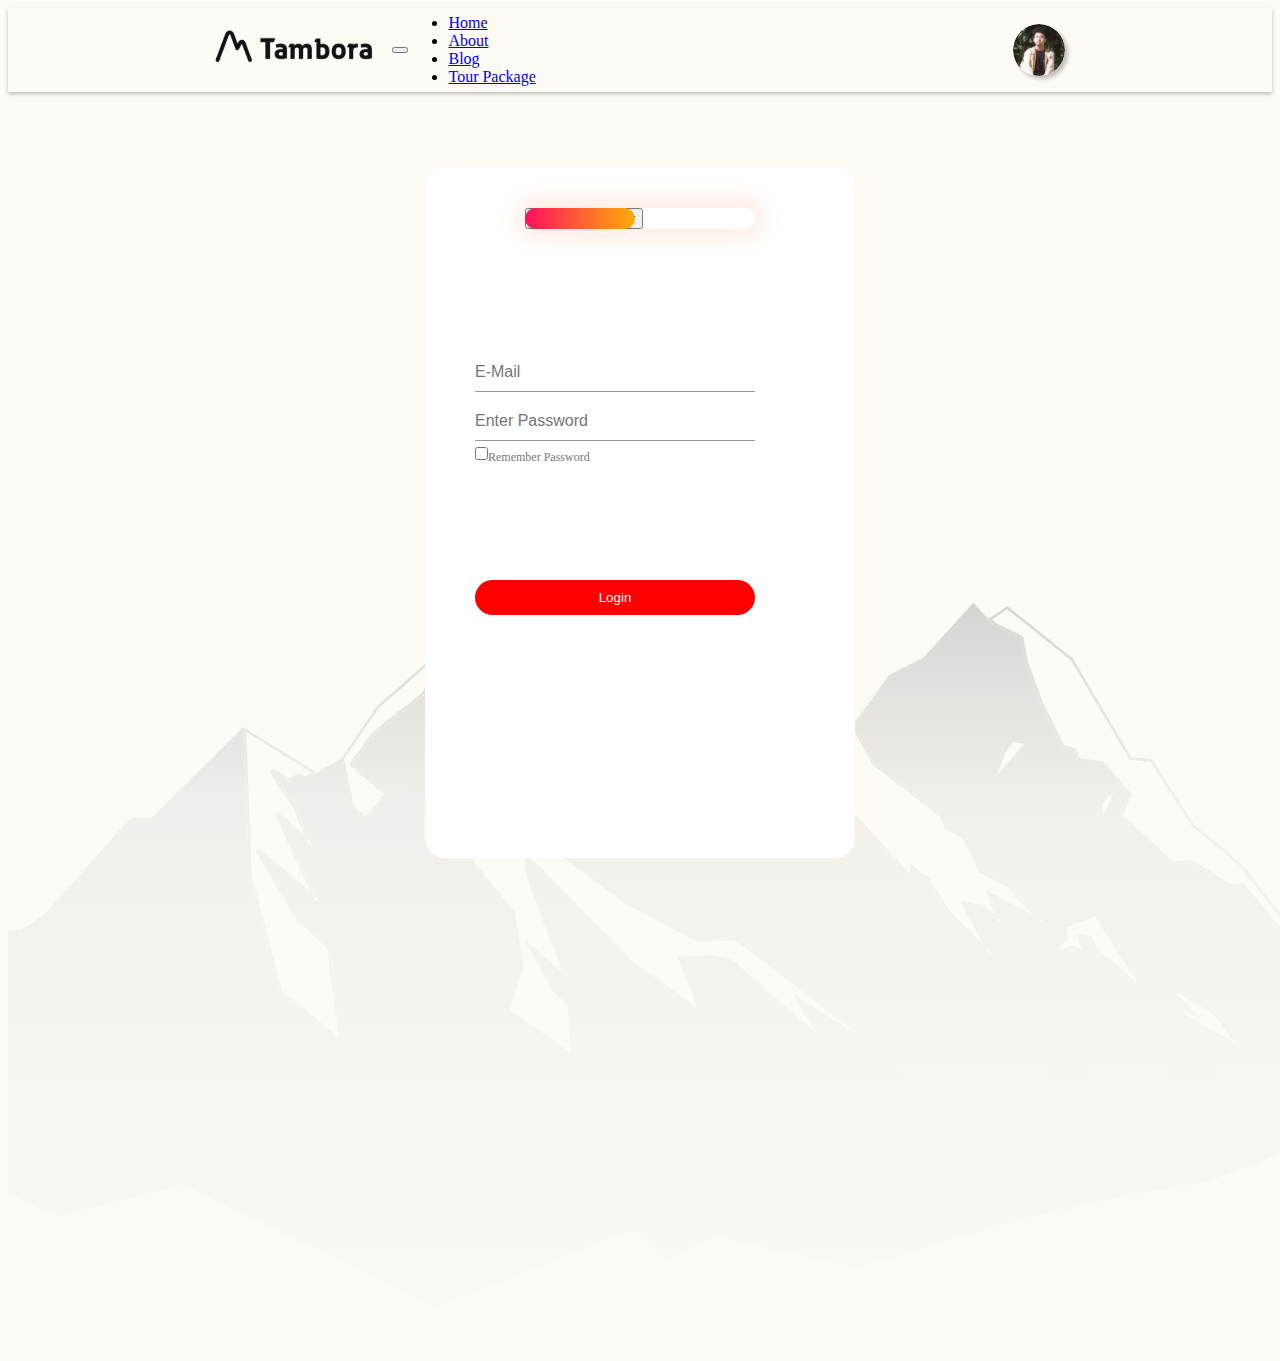
==== login.html @ d2737d20 "first commit" ====
<!DOCTYPE html>
<html lang="en">
<head>
    <meta charset="UTF-8">
    <meta name="viewport" content="width=device-width, initial-scale=1.0">
    <title>Tambora </title>
    <link rel="icon" href="/assets/image/Tambora_logo.svg" type="image/gif" sizes="16x16">
    <link rel="stylesheet" href="style.css">
    <link href="https://cdn.jsdelivr.net/npm/bootstrap@5.3.2/dist/css/bootstrap.min.css" rel="stylesheet" integrity="sha384-T3c6CoIi6uLrA9TneNEoa7RxnatzjcDSCmG1MXxSR1GAsXEV/Dwwykc2MPK8M2HN" crossorigin="anonymous">
    
    <link rel="stylesheet" href="styleguide.css">
    <style>

        .form-box {
            width: 420px;
            height: 680px;
            position: relative;
            margin: 6% auto;
            background: white;
            padding: 5px;
            overflow: hidden;
            border-radius: 20px;
        }

        .button-box {
            width: 230px;
            margin: 35px auto;
            position: relative;
            box-shadow: 0 0 20px 9px #ff61241f;
            border-radius: 30px;
        }

        /* .toggle-btn {
            padding: 10px 30px;
            cursor: pointer;
            background: transparent;
            outline: none;
            position: relative;
            border: 0;
        } */
        #btn {
            top: 0;
            left: 0;
            position: absolute;
            width: 110px;
            height: 100%;
            background: linear-gradient(to right, #ff105f, #ffad06);
            border-radius: 30px;
            transition: .5s;
            color: black;
        }
        .input-group {
            top: 180px;
            position: absolute;
            width: 280px;
            transition: .5s;
            left: 50px; /* Adjusted left property */
            margin-bottom: 10px;

        }
        .input-field,
        .input-group label {
        font-size: 16px;
        }
    .input-field{
      width: 100%;
      padding: 10px 0;
      margin: 5px 0;
      border-left: 0;
      border-top: 0;
      border-right: 0;
      border-bottom: 1px solid #999;
      outline: none;
      background: transparent;
    }

     .submit-btn {
        width: 100%; 
        padding: 10px 30px ;
        cursor: pointer;
        display: block;
        margin: auto; /* Tambahkan baris ini */
        background-color: #ff0000;
        border: 0;
        outline: none;
        border-radius: 30px;
        margin-top: 80px;
        color: white;
        /* padding-left: 300px; */
    } 

    .check-box{
      margin: 0 0 0 0;
    }
    span{
      color: #777;
      font-size: 12px;
      bottom: 150px;
      left: 13px;
      position: absolute;
    }
    #login{
      left: 50px;
    }
    #register{
      left: 450px;
    }

    .validation-message {
    color: red;
    }
    @media (max-width: 600px){
    .LOGREG-LINKS
{
        flex-direction: column;
        justify-content: flex-start;
        text-align: center;

}
    }

    .gender{
      font-family: sans-serif;
      font-size: 12px;
    }
    .kota{
      font-family: sans-serif;
      font-size: 12px;
    }
    </style>
</head>
<body>

  <!-- navbar start -->
  
  <img class="hero-image" src="/assets/image/hero image.svg" >
  <div id="gradient"> </div>
  <nav class="navbar fixed-top navbar-expand-lg  ">
    <div class="container-fluid" id="navbarContent">
      <img class="tambora-transparent" src="/assets/image/Tambora_Transparent_black 3.svg" />
      <button class="navbar-toggler" type="button" data-bs-toggle="collapse" data-bs-target="#navbarNav" aria-controls="navbarNav" aria-expanded="false" aria-label="Toggle navigation">
        <span class="navbar-toggler-icon"></span>
      </button>
      <div class="collapse navbar-collapse" id="navbarNav">
        <ul class="navbar-nav">
          <li class="nav-item">
            <a class="nav-link" href="#">Home</a>
          </li>
          <li class="nav-item">
            <a class="nav-link" href="#">About</a>
          </li>
          <li class="nav-item">
            <a class="nav-link" href="#">Blog</a>
          </li>
          <li class="nav-item">
            <a class="nav-link" id="kanan" href="#">Tour Package</a>
          </li>
        </ul>
      </div>
      <img class="group" src="/assets/image/Mask group.svg" />
      
    </div>
  </nav>

  <!-- navbar end -->

  <div class="hero">
    <div class="form-box">
        <div class="button-box">
            <div id="btn"></div>
            <button type="button" class="toggle-btn" onclick="login()">Login</button>
            <button type="button" class="toggle-btn" onclick="register()">Register</button>
        </div>
  <form id="login"class="input-group">
  <input type="email"class="input-field"placeholder="E-Mail"required>
  <input type="password"class="input-field"placeholder="Enter Password"required>
  <input type="checkbox"class="check-box"><span>Remember Password</span> <br><br><br>
  <button type="submit" class="submit-btn">Login</button>
</form> 
<form id="register" class="input-group">
  <!-- <button type="submit" class="submit-btn">register</button> -->
  <input type="text"class="input-field"placeholder="Nama"required>
  <input type="email"class="input-field"placeholder="E-Mail"required>
  
  <div class="gender">
      <br><p>Please select your gender:</p>
  <input type="radio" id="gender" name="age" value="30"required>
  <label for="gemder1">Male</label><br>
  <input type="radio" id="gender" name="age" value="60"required>
  <label for="gender2">Female</label><br>
  </div>

  <div class="kota"required>
  <label for="kota"><br>City : </label>
  <select name="kota" id="kota">
    <option>Jakarta</option>
    <option>Tangerang</option>
    <option>Bekasi</option>
    <option>Other</option>
  </select>
 </div>
  <label for="password">
    <input type="password" class="input-field" id="password" name="password" placeholder="Enter Password" onkeyup='check();' pattern="(?=.*\d)(?=.*[a-z])(?=.*[A-Z]).{8,}" title="Must contain at least one number and one uppercase and lowercase letter, and at least 8 or more characters" required>
  </label>
  <label for="cnfrm-password">
    <input type="password" name="confirm_password" id="confirm_password"   class="input-field" placeholder="Re-Enter Password" onkeyup='check();'required>
  </label>
  
  <span id="message"></span>
  <!-- <input type="password"class="input-field"placeholder="Enter Password"required> -->
  <button type="submit" class="submit-btn"onclick="checkPassword()">Register</button>
</form> 
    </div>
</div>
<script>
  var x =document.getElementById("login");
  var y =document.getElementById("register");
  var z =document.getElementById("btn");
  var myInput = document.getElementById("password");

  function register(){
    x.style.left = "-400px";
    y.style.left = "50px";
    z.style.left = "110px";

  }
  function login(){
    x.style.left = "50px";
    y.style.left = "450px";
    z.style.left = "0";

  }


var lowerCaseLetters = /[a-z]/g;
if(myInput.value.match(lowerCaseLetters)) {  
  letter.classList.remove("invalid");
  letter.classList.add("valid");
} else {
  letter.classList.remove("valid");
  letter.classList.add("invalid");
}

// Validate capital letters
var upperCaseLetters = /[A-Z]/g;
if(myInput.value.match(upperCaseLetters)) {  
  capital.classList.remove("invalid");
  capital.classList.add("valid");
} else {
  capital.classList.remove("valid");
  capital.classList.add("invalid");
}

// Validate numbers
var numbers = /[0-9]/g;
if(myInput.value.match(numbers)) {  
  number.classList.remove("invalid");
  number.classList.add("valid");
} else {
  number.classList.remove("valid");
  number.classList.add("invalid");
}

// Validate length
if(myInput.value.length >= 8) {
  length.classList.remove("invalid");
  length.classList.add("valid");
} else {
  length.classList.remove("valid");
  length.classList.add("invalid");
}

function checkPassword() {  
var pw1 = document.getElementById("password");  
var pw2 = document.getElementById("confirm_password");  
if(pw1 != pw2)  
{   
  alert("Passwords did not match");  
} 
else {  
  alert("Password created successfully");  
}  

}  
  </script>

</body>
</html>
---- style.css ----
body{
  background: var(--Primary, #FEFBF6) !important;}

/* absolute position */

.hero-image{
  position: absolute;
  width: 100%;
  height: 59.81294rem;
  top: 25.25rem;
  z-index: -2;

}

#gradient{
  position: absolute;
  width: 100%;
  height: 47.9375rem;
  top: 37.12rem;
  background: linear-gradient(180deg, rgba(254, 251, 246, 0.00) 0%, rgba(254, 251, 246, 0.70) 27.19%, #FEFBF6 100%);  z-index: -1;
}

/* navbar */

.navbar {
  display: flex;
  justify-content: center;
  width: 100%;
  height: 5.25rem;
  position: sticky !important;
  padding: 0 !important;
  background-color: var(--primary) !important;
  box-shadow: 0px 2px 4px #00000040;
  

}

#navbarContent{
  display: flex;
  align-items: center;
}


.tambora-transparent {
  width: 12.3125rem;
  height: 3.5rem;
  flex-shrink: 0;
  margin: 0.78,72.2,0.88,4.5rem;
  margin-top: 0.78rem;
  margin-bottom: 0.88rem;
  margin-left: 4.5rem;
  box-sizing: border-box;
  /* margin-top: 0.78rem;
  margin-left: 4.5rem; */
}


  

.a {
  font-family: "SF Pro Text-Regular", Helvetica;
  color: black;
}

.nav-link {
  margin-right: 5.5rem;
}


#navbarNav{
  width:30.8125rem ;
  justify-content: center;
  padding-right: 7rem;
}

#kanan{
  width: 6.975rem;
  margin-right: 0 !important;
}


.group {
  width: 3.25rem;
  height: 3.25rem;
  margin-right: 5.69rem;
  /* margin-left: 14.5rem; */
  border-radius:50%;
  box-shadow: 3px 3px 4px #00000040;
}

/* get Started(tulisan besar di awal) */

h1{
  color: var(--Secondary, #3D3C42);
  text-align: center;
  font-family: Metropolis;
  font-size: 3.75rem !important;
  font-style: normal;
  font-weight: 800;
  line-height: normal;
}

h2{
  color: var(--Secondary, #3D3C42);
  text-align: center;
  font-family: SF Pro Text;
  font-size: 0.9375rem !important;
  font-style: normal;
  font-weight: 400;
  line-height: normal;
}

.getStarted{
  width: 41.6875rem;
  height: 8.625rem;
  flex-shrink: 0;

  margin-top: 5.88rem;
  /* margin-left: 25.54rem;
  margin-right: 25.54rem; */
  padding: 0 !important;
  justify-content: center;
}

#getStarted{
  margin:0;
  padding: 0;
  display: flex;
  flex-direction: column;
  align-items: center;
  width: 100%;

}

/* searh box */

.searchBox {
  /* display: flex;
  flex-direction: column; */
  width: 54.8125rem;
  height: 6rem;
  flex-shrink: 0;
  border-radius: 0.75rem;
  border: 1px solid var(--Secondary, #3D3C42);
  background:  var(--Primary, #FEFBF6) !important;
  margin-top: 6.69rem;
  
  

/* Shadoww */
  box-shadow: 1px 8px 60px 8px rgba(0, 0, 0, 0.09);
}

.btnRegion{
  width: 10rem;
  height: 2.6875rem;
  flex-shrink: 0;
  border-radius: 0.75rem;
  background: var(--Primary, #FEFBF6) !important;
  margin-left: 4.5rem;
  margin-top: 1.69rem;
  border-color: none !important;
}

.btnRegion2{
  width: 10rem;
  height: 2.6875rem;
  flex-shrink: 0;
  border-radius: 0.75rem;
  background: var(--Primary, #FEFBF6) !important;
  margin-left: 0.5rem;
  margin-top: 1.69rem;
  border-color: none !important;
}

.dropdown{
  width: fit-content;
}

#btnStarted{
  width: 8.75rem;
  height: 2.6875rem;
  flex-shrink: 0;
  border-radius: 0.75rem;
  background: var(--CTA, #618264);
  margin-top: 1.69rem;
  margin-left: 6.0625rem;
  align-items: flex-end;
}


/* popular mountain */
#popularMountain{
  margin-top: 21.31em ;
  display: flex;
  flex-direction: column;
  align-content: center;
}

h3{
  color: var(--Secondary, #3D3C42);
  text-align: center;
  font-family: Metropolis;
  font-size: 2.5rem;
  font-style: normal;
  font-weight: 800;
  line-height: normal;
}


/* carousel */

h5{
  color: var(--Secondary, #3D3C42) !important;
  font-family: SF Pro Text;
  font-size: 1.5625rem !important;
  font-style: normal;
  font-weight: 400 !important;
  line-height: normal !important;
}

h6{
  color: var(--Secondary, #3D3C42) !important;
  font-family: SF Pro Text;
  font-size: 0.75rem !important;
  font-style: normal;
  font-weight: 400 !important;
  line-height: normal !important;
}

.img-wrapper{
  max-width: 100%;
  height: 65vw;  
  display: flex;
  justify-content: center;
  align-items: flex-start;

}

img{
  width: 23.25rem;
  height: 29.75rem;  
  border-radius: 12px;
}

@media screen and (min-width:576px){
  .carousel-inner{
    display: flex ;
    padding-left:1.5rem ;
  }
  .carousel-item{
    display: block !important;
    margin-right: 0 !important;
    flex: 0 0 calc(100%/3) ;

    .img-wrapper{
      width: 23.25rem;
      height: 29.75rem;  
    }
  }
}

.carousel-inner{
  margin-top: 4.21rem;
}

.card{
  width: 23.25rem;
  height: 33.74994rem!important; 
  margin: 2.095rem !important;

  
  /* margin: 0.5em; */
}

.card-body{
  margin: 0 !important;
  padding-bottom: 0 !important;
  background-color: var(--primary) !important;
}

.img-wrapper:hover{
  mix-blend-mode: multiply;
  filter: drop-shadow(10px 20px 10px rgba(0, 0, 0, 0.25));
  transform: scale(1.05);
}


/* Helpyou */

#helpYou{
  padding-left: 5rem;
  padding-right: 5rem;
  margin-top: 10.31rem;
}

#gambarGunung{
  align-content: center;
}

.gunung{
  height: 40rem;
}

.gambarGunung{
  height: 100%; 
  width: 100%;
  flex-shrink: 0; 
  border-radius: 0 !important;
}

.col-6{
  padding: 0 !important;

}

.judul{
  margin-left: 4.87rem;
  margin-right: 5.19rem;
  margin-top: 5.94rem;

}

.judul-helpyou{
  text-align: left;
  width: 25rem !important;
  margin-bottom: 2.75rem;
}

#readMore{
  width: 10.25rem;
  height: 3.1875rem;
  flex-shrink: 0;
  border-radius: 0.75rem;
  background: var(--CTA, #618264) !important;
  margin-top: 20%;

/* Shadoww */
  box-shadow: 1px 8px 60px 8px rgba(0, 0, 0, 0.09);
}

.userReviewContainer{
  margin-top: 11.88rem;
}

.userReviewText{
  text-align: start;
  margin-left: 5rem;
}


@media screen and (min-width:576px ){

  .userReview{
    display: block !important;
    margin-right: 0 !important;
    flex: 0 0 calc(100%/2) !important;
  }

  .img-wrapper{
    width: 23.25rem;
    height: 29.75rem; 
    border-radius: 50% !important; 
  }

  .gambarUser{
    border-radius: 50% !important;
    width: 13.0625rem;
    height: 12.5625rem;
    margin-top: 2.31rem;

  }
  #userCarousel{
    margin-top: 0 !important;
  }
}

.userCard{
  width: 37.875rem;
  height: 16.9375rem !important;
  display: flex !important;
  flex-direction: row !important;
  background: var(--Primary, #FEFBF6) !important;
  box-shadow: 1px 8px 60px 8px rgba(0, 0, 0, 0.09);
  
}



.prevButton-icon,
.nextButton-icon{
  width: 2.8125rem;
  height: 2.5625rem;
  background-color: var(--CTA, #618264) !important;
}



.prevButton{
  left: 87% !important;
  right: calc(5rem + 2.8125rem + 2rem) !important;
  left: none !important;
  top: -2.5rem !important;
  width: 2.8125rem !important;
  height: 2.5625rem !important;

}

.nextButton{
  right: 5% !important;
  top: -2.5rem !important;
  width: 2.8125rem !important;
  height: 2.5625rem !important;

}



























/* 
.containerCarousel{
  display: flex;
  justify-content: center;
  box-sizing: border-box;
  padding: 0;
  margin: 0;
}

.cardCarousel {
  background: white;
  width: 23.25rem;
  height: 33.5625rem;
  margin: 2.61rem;
}

.card-imageCarousel {
  background-color: aqua;
  height: 28.8625rem;
  margin-bottom: 1rem;
  border-radius: 12px;
  
}

.car-1 {
  background-image: url('assets/image/Rinjani.svg');
} */
---- styleguide.css ----
:root {
    --primary: rgba(254, 251, 246, 1);
    --secondary: rgba(61, 60, 66, 1);
    --cta: rgba(97, 130, 100, 1);
    --shadoww: 1px 8px 60px 8px rgba(0, 0, 0, 0.09);
  }
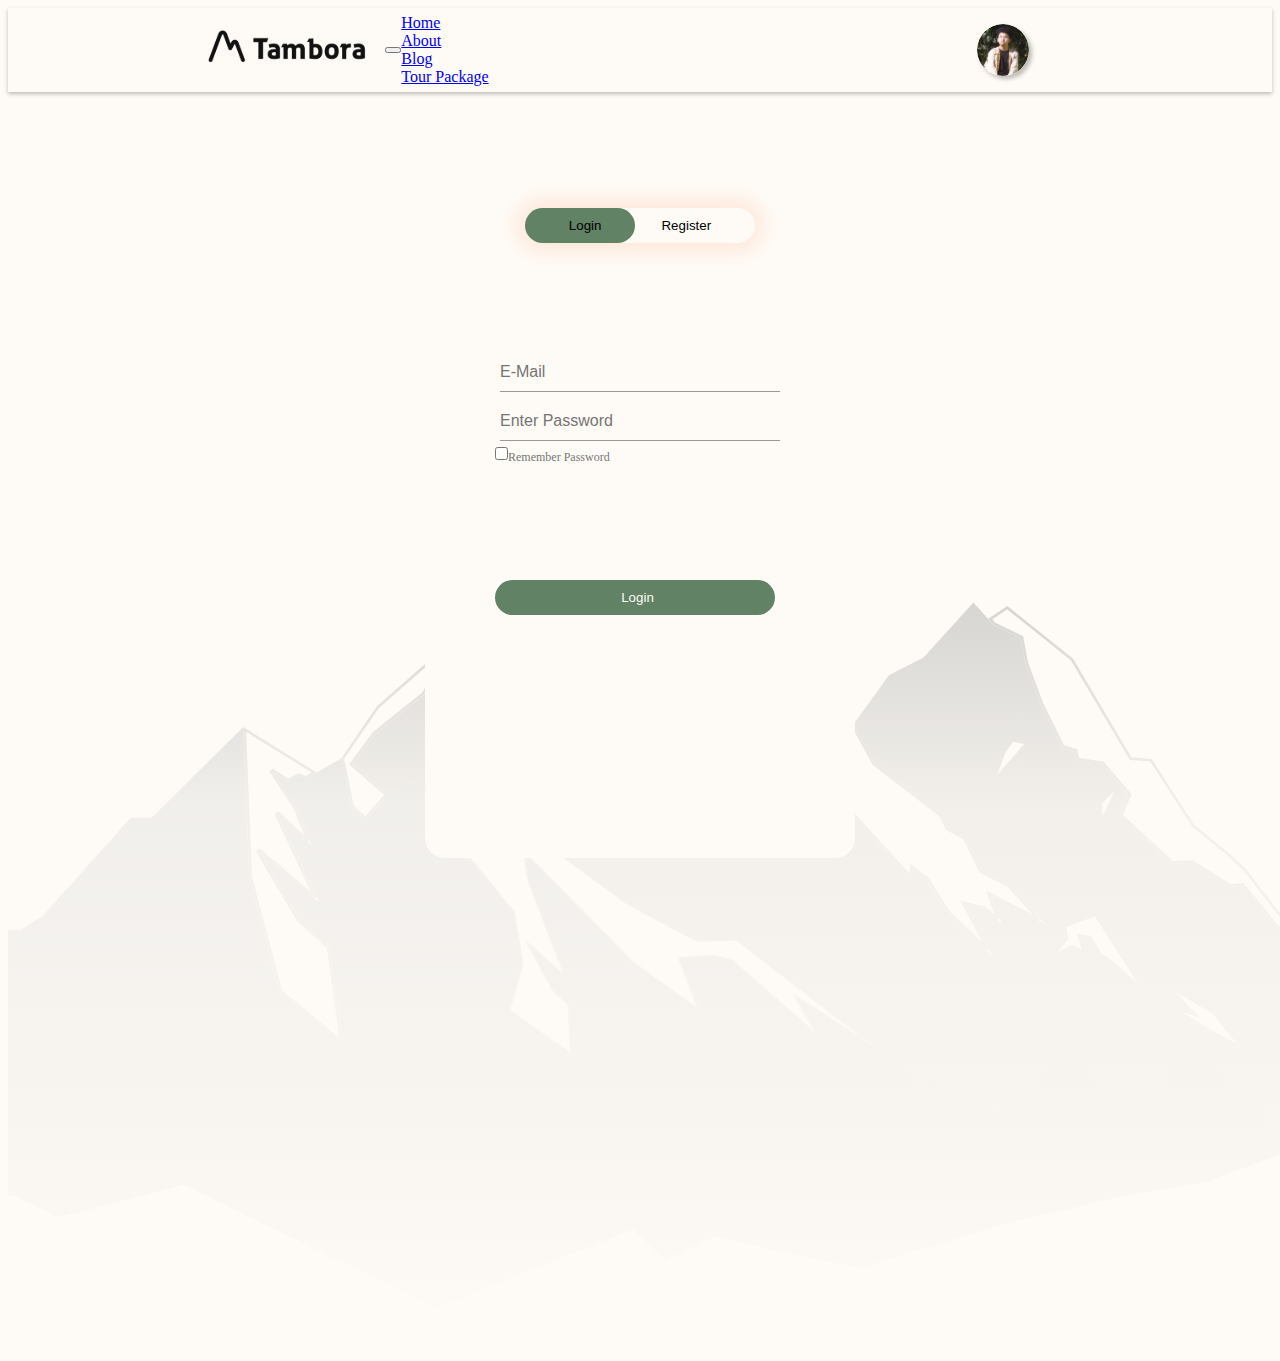
==== commit 708c5cbe: "Add files via upload" ====
--- a/login.html
+++ b/login.html
@@ -16,35 +16,38 @@
             height: 680px;
             position: relative;
             margin: 6% auto;
-            background: white;
+            background: rgba(254, 251, 246, 1);
             padding: 5px;
             overflow: hidden;
             border-radius: 20px;
         }
 
         .button-box {
-            width: 230px;
-            margin: 35px auto;
-            position: relative;
-            box-shadow: 0 0 20px 9px #ff61241f;
-            border-radius: 30px;
-        }
-
-        /* .toggle-btn {
+          width: 230px;
+          margin: 35px auto;
+          position: relative;
+          box-shadow: 0 0 20px 9px #ff61241f;
+          border-radius: 30px;
+          text-align: center;
+          display: flex; /* Add this line */
+          justify-content: center; /* Add this line */
+        } 
+
+        .toggle-btn {
             padding: 10px 30px;
             cursor: pointer;
             background: transparent;
             outline: none;
             position: relative;
             border: 0;
-        } */
+        }
         #btn {
             top: 0;
             left: 0;
             position: absolute;
             width: 110px;
             height: 100%;
-            background: linear-gradient(to right, #ff105f, #ffad06);
+            background: rgba(97, 130, 100, 1);
             border-radius: 30px;
             transition: .5s;
             color: black;
@@ -54,8 +57,9 @@
             position: absolute;
             width: 280px;
             transition: .5s;
-            left: 50px; /* Adjusted left property */
+            left: 50px ; /* Adjusted left property */
             margin-bottom: 10px;
+            margin-left: 20px;
 
         }
         .input-field,
@@ -66,6 +70,7 @@
       width: 100%;
       padding: 10px 0;
       margin: 5px 0;
+      margin-left: 5px !important;
       border-left: 0;
       border-top: 0;
       border-right: 0;
@@ -74,20 +79,37 @@
       background: transparent;
     }
 
-     .submit-btn {
+     /* .submit-btn {
         width: 100%; 
         padding: 10px 30px ;
         cursor: pointer;
         display: block;
-        margin: auto; /* Tambahkan baris ini */
+        margin: auto; 
         background-color: #ff0000;
         border: 0;
         outline: none;
         border-radius: 30px;
         margin-top: 80px;
         color: white;
-        /* padding-left: 300px; */
-    } 
+        
+      }  */
+
+      .submit-btn {
+        width: 100%;
+        padding: 10px 0px;
+        cursor: pointer;
+        display: block;
+        /* margin: auto;  */
+        background-color: rgba(97, 130, 100, 1);
+        border: 0;
+        outline: none;
+        border-radius: 30px;
+        margin-top: 80px;
+        color: rgba(254, 251, 246, 1);
+        margin-left: 5px important;
+        padding-left: 5px;
+        }
+      
 
     .check-box{
       margin: 0 0 0 0;
@@ -103,11 +125,11 @@
       left: 50px;
     }
     #register{
-      left: 450px;
+      left: 4250px;
     }
 
     .validation-message {
-    color: red;
+    color: rgba(97, 130, 100, 1);
     }
     @media (max-width: 600px){
     .LOGREG-LINKS
@@ -171,12 +193,12 @@
             <button type="button" class="toggle-btn" onclick="login()">Login</button>
             <button type="button" class="toggle-btn" onclick="register()">Register</button>
         </div>
-  <form id="login"class="input-group">
-  <input type="email"class="input-field"placeholder="E-Mail"required>
-  <input type="password"class="input-field"placeholder="Enter Password"required>
-  <input type="checkbox"class="check-box"><span>Remember Password</span> <br><br><br>
-  <button type="submit" class="submit-btn">Login</button>
-</form> 
+        <form id="login" class="input-group">
+            <input type="email" class="input-field" id="email" placeholder="E-Mail" required>
+            <input type="password" class="input-field" id="password" placeholder="Enter Password" required>
+            <input type="checkbox" class="check-box"><span>Remember Password</span> <br><br><br>
+            <button type="button" class="submit-btn" onclick="checkLogin()">Login</button>
+        </form> 
 <form id="register" class="input-group">
   <!-- <button type="submit" class="submit-btn">register</button> -->
   <input type="text"class="input-field"placeholder="Nama"required>
@@ -196,6 +218,12 @@
     <option>Jakarta</option>
     <option>Tangerang</option>
     <option>Bekasi</option>
+    <option>Bandung</option>
+    <option>Surabaya</option>
+    <option>Yogyakarta</option>
+    <option>Medan</option>
+    <option>Denpasar</option>
+    <option>Makassar</option>
     <option>Other</option>
   </select>
  </div>
@@ -208,7 +236,7 @@
   
   <span id="message"></span>
   <!-- <input type="password"class="input-field"placeholder="Enter Password"required> -->
-  <button type="submit" class="submit-btn"onclick="checkPassword()">Register</button>
+  <button type="button" class="submit-btn" onclick="checkPassword()">Register</button>
 </form> 
     </div>
 </div>
@@ -221,7 +249,7 @@
   function register(){
     x.style.left = "-400px";
     y.style.left = "50px";
-    z.style.left = "110px";
+    z.style.left = "120px";
 
   }
   function login(){
@@ -229,6 +257,23 @@
     y.style.left = "450px";
     z.style.left = "0";
 
+  }
+
+  function checkPassword() {
+    var username = document.getElementById("email").value; // Add an ID to your username input
+    var password = document.getElementById("password").value;
+
+    // Dummy login credentials (replace with your actual credentials)
+    var validUsername = "riftisa@gmail.com";
+    var validPassword = "rifti123";
+
+    if (username === validUsername && password === validPassword) {
+      // Login successful, redirect to index.html
+      window.location.href = "index.html"; // Replace "index.html" with the actual path of your index page
+    } else {
+      // Invalid credentials, handle accordingly (e.g., show an error message)
+      alert("Invalid username or password. Please try again.");
+    }
   }
 
 
@@ -270,19 +315,23 @@
   length.classList.add("invalid");
 }
 
-function checkPassword() {  
-var pw1 = document.getElementById("password");  
-var pw2 = document.getElementById("confirm_password");  
-if(pw1 != pw2)  
-{   
-  alert("Passwords did not match");  
-} 
-else {  
-  alert("Password created successfully");  
-}  
-
-}  
-  </script>
+function checkLogin() {
+    var email = document.getElementById("email").value;
+    var password = document.getElementById("password").value;
+
+
+    var validEmail = "riftisa@gmail.com";
+    var validPassword = "rifti123";
+
+    if (email === validEmail && password === validPassword) {
+
+        window.location.href = "index.html"; 
+    } else {
+        
+        alert("Invalid email or password. Please try again.");
+    }
+}
+</script>
 
 </body>
 </html>--- a/style.css
+++ b/style.css
@@ -1,470 +1,978 @@
-
-body{
-  background: var(--Primary, #FEFBF6) !important;}
-
-/* absolute position */
-
-.hero-image{
-  position: absolute;
-  width: 100%;
-  height: 59.81294rem;
-  top: 25.25rem;
-  z-index: -2;
-
-}
-
-#gradient{
-  position: absolute;
-  width: 100%;
-  height: 47.9375rem;
-  top: 37.12rem;
-  background: linear-gradient(180deg, rgba(254, 251, 246, 0.00) 0%, rgba(254, 251, 246, 0.70) 27.19%, #FEFBF6 100%);  z-index: -1;
-}
-
-/* navbar */
-
-.navbar {
-  display: flex;
-  justify-content: center;
-  width: 100%;
-  height: 5.25rem;
-  position: sticky !important;
-  padding: 0 !important;
-  background-color: var(--primary) !important;
-  box-shadow: 0px 2px 4px #00000040;
-  
-
-}
-
-#navbarContent{
-  display: flex;
-  align-items: center;
-}
-
-
-.tambora-transparent {
-  width: 12.3125rem;
-  height: 3.5rem;
-  flex-shrink: 0;
-  margin: 0.78,72.2,0.88,4.5rem;
-  margin-top: 0.78rem;
-  margin-bottom: 0.88rem;
-  margin-left: 4.5rem;
-  box-sizing: border-box;
-  /* margin-top: 0.78rem;
-  margin-left: 4.5rem; */
-}
-
-
-  
-
-.a {
-  font-family: "SF Pro Text-Regular", Helvetica;
-  color: black;
-}
-
-.nav-link {
-  margin-right: 5.5rem;
-}
-
-
-#navbarNav{
-  width:30.8125rem ;
-  justify-content: center;
-  padding-right: 7rem;
-}
-
-#kanan{
-  width: 6.975rem;
-  margin-right: 0 !important;
-}
-
-
-.group {
-  width: 3.25rem;
-  height: 3.25rem;
-  margin-right: 5.69rem;
-  /* margin-left: 14.5rem; */
-  border-radius:50%;
-  box-shadow: 3px 3px 4px #00000040;
-}
-
-/* get Started(tulisan besar di awal) */
-
-h1{
-  color: var(--Secondary, #3D3C42);
-  text-align: center;
-  font-family: Metropolis;
-  font-size: 3.75rem !important;
-  font-style: normal;
-  font-weight: 800;
-  line-height: normal;
-}
-
-h2{
-  color: var(--Secondary, #3D3C42);
-  text-align: center;
-  font-family: SF Pro Text;
-  font-size: 0.9375rem !important;
-  font-style: normal;
-  font-weight: 400;
-  line-height: normal;
-}
-
-.getStarted{
-  width: 41.6875rem;
-  height: 8.625rem;
-  flex-shrink: 0;
-
-  margin-top: 5.88rem;
-  /* margin-left: 25.54rem;
-  margin-right: 25.54rem; */
-  padding: 0 !important;
-  justify-content: center;
-}
-
-#getStarted{
-  margin:0;
-  padding: 0;
-  display: flex;
-  flex-direction: column;
-  align-items: center;
-  width: 100%;
-
-}
-
-/* searh box */
-
-.searchBox {
-  /* display: flex;
-  flex-direction: column; */
-  width: 54.8125rem;
-  height: 6rem;
-  flex-shrink: 0;
-  border-radius: 0.75rem;
-  border: 1px solid var(--Secondary, #3D3C42);
-  background:  var(--Primary, #FEFBF6) !important;
-  margin-top: 6.69rem;
-  
-  
-
-/* Shadoww */
-  box-shadow: 1px 8px 60px 8px rgba(0, 0, 0, 0.09);
-}
-
-.btnRegion{
-  width: 10rem;
-  height: 2.6875rem;
-  flex-shrink: 0;
-  border-radius: 0.75rem;
-  background: var(--Primary, #FEFBF6) !important;
-  margin-left: 4.5rem;
-  margin-top: 1.69rem;
-  border-color: none !important;
-}
-
-.btnRegion2{
-  width: 10rem;
-  height: 2.6875rem;
-  flex-shrink: 0;
-  border-radius: 0.75rem;
-  background: var(--Primary, #FEFBF6) !important;
-  margin-left: 0.5rem;
-  margin-top: 1.69rem;
-  border-color: none !important;
-}
-
-.dropdown{
-  width: fit-content;
-}
-
-#btnStarted{
-  width: 8.75rem;
-  height: 2.6875rem;
-  flex-shrink: 0;
-  border-radius: 0.75rem;
-  background: var(--CTA, #618264);
-  margin-top: 1.69rem;
-  margin-left: 6.0625rem;
-  align-items: flex-end;
-}
-
-
-/* popular mountain */
-#popularMountain{
-  margin-top: 21.31em ;
-  display: flex;
-  flex-direction: column;
-  align-content: center;
-}
-
-h3{
-  color: var(--Secondary, #3D3C42);
-  text-align: center;
-  font-family: Metropolis;
-  font-size: 2.5rem;
-  font-style: normal;
-  font-weight: 800;
-  line-height: normal;
-}
-
-
-/* carousel */
-
-h5{
-  color: var(--Secondary, #3D3C42) !important;
-  font-family: SF Pro Text;
-  font-size: 1.5625rem !important;
-  font-style: normal;
-  font-weight: 400 !important;
-  line-height: normal !important;
-}
-
-h6{
-  color: var(--Secondary, #3D3C42) !important;
-  font-family: SF Pro Text;
-  font-size: 0.75rem !important;
-  font-style: normal;
-  font-weight: 400 !important;
-  line-height: normal !important;
-}
-
-.img-wrapper{
-  max-width: 100%;
-  height: 65vw;  
-  display: flex;
-  justify-content: center;
-  align-items: flex-start;
-
-}
-
-img{
-  width: 23.25rem;
-  height: 29.75rem;  
-  border-radius: 12px;
-}
-
-@media screen and (min-width:576px){
-  .carousel-inner{
-    display: flex ;
-    padding-left:1.5rem ;
-  }
-  .carousel-item{
-    display: block !important;
-    margin-right: 0 !important;
-    flex: 0 0 calc(100%/3) ;
-
-    .img-wrapper{
-      width: 23.25rem;
-      height: 29.75rem;  
-    }
-  }
-}
-
-.carousel-inner{
-  margin-top: 4.21rem;
-}
-
-.card{
-  width: 23.25rem;
-  height: 33.74994rem!important; 
-  margin: 2.095rem !important;
-
-  
-  /* margin: 0.5em; */
-}
-
-.card-body{
-  margin: 0 !important;
-  padding-bottom: 0 !important;
-  background-color: var(--primary) !important;
-}
-
-.img-wrapper:hover{
-  mix-blend-mode: multiply;
-  filter: drop-shadow(10px 20px 10px rgba(0, 0, 0, 0.25));
-  transform: scale(1.05);
-}
-
-
-/* Helpyou */
-
-#helpYou{
-  padding-left: 5rem;
-  padding-right: 5rem;
-  margin-top: 10.31rem;
-}
-
-#gambarGunung{
-  align-content: center;
-}
-
-.gunung{
-  height: 40rem;
-}
-
-.gambarGunung{
-  height: 100%; 
-  width: 100%;
-  flex-shrink: 0; 
-  border-radius: 0 !important;
-}
-
-.col-6{
-  padding: 0 !important;
-
-}
-
-.judul{
-  margin-left: 4.87rem;
-  margin-right: 5.19rem;
-  margin-top: 5.94rem;
-
-}
-
-.judul-helpyou{
-  text-align: left;
-  width: 25rem !important;
-  margin-bottom: 2.75rem;
-}
-
-#readMore{
-  width: 10.25rem;
-  height: 3.1875rem;
-  flex-shrink: 0;
-  border-radius: 0.75rem;
-  background: var(--CTA, #618264) !important;
-  margin-top: 20%;
-
-/* Shadoww */
-  box-shadow: 1px 8px 60px 8px rgba(0, 0, 0, 0.09);
-}
-
-.userReviewContainer{
-  margin-top: 11.88rem;
-}
-
-.userReviewText{
-  text-align: start;
-  margin-left: 5rem;
-}
-
-
-@media screen and (min-width:576px ){
-
-  .userReview{
-    display: block !important;
-    margin-right: 0 !important;
-    flex: 0 0 calc(100%/2) !important;
-  }
-
-  .img-wrapper{
-    width: 23.25rem;
-    height: 29.75rem; 
-    border-radius: 50% !important; 
-  }
-
-  .gambarUser{
-    border-radius: 50% !important;
-    width: 13.0625rem;
-    height: 12.5625rem;
-    margin-top: 2.31rem;
-
-  }
-  #userCarousel{
-    margin-top: 0 !important;
-  }
-}
-
-.userCard{
-  width: 37.875rem;
-  height: 16.9375rem !important;
-  display: flex !important;
-  flex-direction: row !important;
-  background: var(--Primary, #FEFBF6) !important;
-  box-shadow: 1px 8px 60px 8px rgba(0, 0, 0, 0.09);
-  
-}
-
-
-
-.prevButton-icon,
-.nextButton-icon{
-  width: 2.8125rem;
-  height: 2.5625rem;
-  background-color: var(--CTA, #618264) !important;
-}
-
-
-
-.prevButton{
-  left: 87% !important;
-  right: calc(5rem + 2.8125rem + 2rem) !important;
-  left: none !important;
-  top: -2.5rem !important;
-  width: 2.8125rem !important;
-  height: 2.5625rem !important;
-
-}
-
-.nextButton{
-  right: 5% !important;
-  top: -2.5rem !important;
-  width: 2.8125rem !important;
-  height: 2.5625rem !important;
-
-}
-
-
-
-
-
-
-
-
-
-
-
-
-
-
-
-
-
-
-
-
-
-
-
-
-
-
-
-/* 
-.containerCarousel{
-  display: flex;
-  justify-content: center;
-  box-sizing: border-box;
-  padding: 0;
-  margin: 0;
-}
-
-.cardCarousel {
-  background: white;
-  width: 23.25rem;
-  height: 33.5625rem;
-  margin: 2.61rem;
-}
-
-.card-imageCarousel {
-  background-color: aqua;
-  height: 28.8625rem;
-  margin-bottom: 1rem;
-  border-radius: 12px;
-  
-}
-
-.car-1 {
-  background-image: url('assets/image/Rinjani.svg');
+@import url('https://fonts.googleapis.com/css2?family=Poppins:wght@300;400;500;600;700&display=swap');
+
+
+body{
+  background: var(--Primary, #FEFBF6) !important;}
+
+/* absolute position */
+
+.hero-image{
+  position: absolute;
+  width: 100%;
+  height: 59.81294rem;
+  top: 25.25rem;
+  z-index: -2;
+
+}
+
+#gradient{
+  position: absolute;
+  width: 100%;
+  height: 47.9375rem;
+  top: 37.12rem;
+  background: linear-gradient(180deg, rgba(254, 251, 246, 0.00) 0%, rgba(254, 251, 246, 0.70) 27.19%, #FEFBF6 100%);  z-index: -1;
+}
+
+/* navbar */
+
+.navbar {
+  display: flex;
+  justify-content: center;
+  width: 100%;
+  height: 5.25rem;
+  position: sticky !important;
+  padding: 0 !important;
+  background-color: var(--primary) !important;
+  box-shadow: 0px 2px 4px #00000040;
+  
+
+}
+
+#navbarContent{
+  display: flex;
+  align-items: center;
+  justify-content: space-around;
+
+}
+
+
+.tambora-transparent {
+  width: 12.3125rem;
+  height: 3.5rem;
+  flex-shrink: 0;
+  margin: 0.78,72.2,0.88,4.5rem;
+  margin-top: 0.78rem;
+  margin-bottom: 0.88rem;
+  margin-left: 3%;
+  box-sizing: border-box;
+  /* margin-top: 0.78rem;
+  margin-left: 4.5rem; */
+}
+
+
+  
+
+.a {
+  font-family: "SF Pro Text-Regular", Helvetica;
+  color: black;
+}
+
+.nav-link {
+  margin-right: 5.5rem;
+}
+
+
+#navbarNav{
+  width:30.8125rem ;
+  justify-content: center;
+  padding-right: 7rem;
+}
+
+#kanan{
+  width: 6.975rem;
+  margin-right: 0 !important;
+}
+
+
+.group {
+  width: 3.25rem;
+  height: 3.25rem;
+  margin-right: 5.69rem;
+  /* margin-left: 14.5rem; */
+  border-radius:50%;
+  box-shadow: 3px 3px 4px #00000040;
+}
+
+/* get Started(tulisan besar di awal) */
+
+h1{
+  color: var(--Secondary, #3D3C42);
+  text-align: center;
+  font-family: Metropolis;
+  font-size: 3.75rem !important;
+  font-style: normal;
+  font-weight: 800;
+  line-height: normal;
+}
+
+h2{
+  color: var(--Secondary, #3D3C42);
+  text-align: center;
+  font-family: SF Pro Text;
+  font-size: 0.9375rem !important;
+  font-style: normal;
+  font-weight: 400;
+  line-height: normal;
+}
+
+
+@media screen and (max-width:1023px){
+  h1{
+    color: var(--Secondary, #3D3C42);
+    text-align: center;
+    font-family: Metropolis;
+    font-size: 1.75rem !important;
+    font-style: normal;
+    font-weight: 800;
+    line-height: normal;
+  }
+  
+  h2{
+    color: var(--Secondary, #3D3C42);
+    text-align: center;
+    font-family: SF Pro Text;
+    font-size: 0.6375rem !important;
+    font-style: normal;
+    font-weight: 400;
+    line-height: normal;
+  }
+
+  .getStarted{
+    width: 80% !important;
+    height: 20% !important;
+  
+    margin-top: 5.88rem;
+    /* margin-left: 25.54rem;
+    margin-right: 25.54rem; */
+    padding: 0 !important;
+    justify-content: center;
+
+    
+    
+  }
+  .group {
+    width: 0 !important;
+    height: 0 !important;
+    margin-right: 0rem ;
+    /* margin-left: 14.5rem; */
+    border-radius:50%;
+    box-shadow: 3px 3px 4px #00000040;
+  }
+}
+
+.getStarted{
+  width: 50%;
+  height: 10%;
+
+  margin-top: 5.88rem;
+  /* margin-left: 25.54rem;
+  margin-right: 25.54rem; */
+  padding: 0 !important;
+  justify-content: center;
+}
+
+#getStarted{
+  margin:0;
+  padding: 0;
+  display: flex;
+  flex-direction: column;
+  align-items: center;
+  width: 100%;
+
+}
+
+
+
+/* searh box */
+
+.searchBox {
+  /* display: flex;
+  flex-direction: column; */
+  width: 60%;
+  height: 6rem;
+  flex-shrink: 0;
+  border-radius: 0.75rem;
+  border: 1px solid var(--Secondary, #3D3C42);
+  background:  var(--Primary, #FEFBF6) !important;
+  margin-top: 6.69rem;
+  
+  
+
+/* Shadoww */
+  box-shadow: 1px 8px 60px 8px rgba(0, 0, 0, 0.09);
+}
+
+@media screen and (min-width:1023px){
+  .btnRegion{
+
+    width: 10rem;
+    height: 2.6875rem;
+    flex-shrink: 0;
+    border-radius: 0.75rem;
+    background: var(--Primary, #FEFBF6) !important;
+    margin-left: 4.5rem;
+    margin-top: 1.69rem;
+    border-color: none !important;
+  }
+  
+  .btnRegion2{
+    width: 10rem;
+    height: 2.6875rem;
+    flex-shrink: 0;
+    border-radius: 0.75rem;
+    background: var(--Primary, #FEFBF6) !important;
+    margin-left: 0.5rem;
+    margin-top: 1.69rem;
+    border-color: none !important;
+  }
+
+  .lastChild{
+    display: flex;
+    justify-content: end;
+    align-items: end;
+  }
+  
+
+}
+
+.btnRegion{
+
+  display: none ;
+}
+
+.btnRegion2{
+  display: none;
+}
+
+
+
+
+.dropdown{
+  width: fit-content;
+}
+
+#btnStarted{
+  width: 8.75rem;
+  height: 2.6875rem;
+  flex-shrink: 0;
+  border-radius: 0.75rem;
+  background: var(--CTA, #618264);
+  margin-top: 1.69rem;
+  align-items: end;
+  
+
+}
+
+.lastChild{
+  display: flex;
+  justify-content: center !important;
+}
+
+
+/* popular mountain */
+#popularMountain{
+  margin-top: 21.31em ;
+  display: flex;
+  flex-direction: column;
+  align-content: center;
+}
+
+h3{
+  color: var(--Secondary, #3D3C42);
+  text-align: center;
+  font-family: Metropolis;
+  font-size: 2.5rem;
+  font-style: normal;
+  font-weight: 800;
+  line-height: normal;
+}
+
+
+/* carousel */
+
+h5{
+  color: var(--Secondary, #3D3C42) !important;
+  font-family: SF Pro Text;
+  font-size: 1.5625rem !important;
+  font-style: normal;
+  font-weight: 400 !important;
+  line-height: normal !important;
+}
+
+h6{
+  color: var(--Secondary, #3D3C42) !important;
+  font-family: SF Pro Text;
+  font-size: 0.75rem !important;
+  font-style: normal;
+  font-weight: 400 !important;
+  line-height: normal !important;
+}
+
+.img-wrapper{
+  max-width: 100%;
+  height: 65vw !important;  
+  display: flex;
+  justify-content: center;
+  align-items: flex-start;
+
+}
+
+.popularItem{
+  display: flex !important;
+  justify-content: center;
+}
+
+img{
+  max-width: 100%;
+  height: 29.75rem;  
+  border-radius: 12px;
+}
+
+@media screen and (min-width:1240px){
+  .carousel-inner{
+    display: flex ;
+  }
+  .carousel-item{
+    display: block ;
+    align-items: center;
+    margin-right: 0 !important;
+    flex: 0 0 calc(100%/3) ;
+
+    .img-wrapper{
+      /* width: 23.25rem; */
+      height: 29.75rem;  
+    }
+  }
+}
+
+@media screen and (max-width:1239px)and (min-width:800px){
+  .carousel-inner{
+    display: flex ;
+  }
+  .carousel-item{
+    display: block ;
+    max-width: 100%;
+    align-items: center;
+    margin-right: 0 !important;
+    flex: 0 0 calc(100%/2) ;
+
+    .img-wrapper{
+      /* width: 23.25rem; */
+      height: 29.75rem;  
+    }
+  }
+  .userReview{
+    display: block !important;
+    margin-right: 0 !important;
+    flex: 0 0 calc(100%/2) !important;
+  }
+
+}
+
+
+
+.carousel-inner{
+  margin-top: 4.21rem;
+}
+
+.card{
+  width: 23.25rem;
+  height: 33.74994rem!important; 
+  margin: 5% !important;
+
+  
+  /* margin: 0.5em; */
+}
+
+.card-body{
+  margin: 0 !important;
+  padding-bottom: 0 !important;
+  background-color: var(--primary) !important;
+}
+
+.img-wrapper:hover{
+  mix-blend-mode: multiply;
+  filter: drop-shadow(10px 20px 10px rgba(0, 0, 0, 0.25));
+  transform: scale(1.05);
+}
+
+
+/* Helpyou */
+
+#helpYou{
+  padding-left: 5rem;
+  padding-right: 5rem;
+  margin-top: 10.31rem;
+}
+
+#gambarGunung{
+  align-items: center;
+  justify-content: center;
+}
+
+@media screen and (max-width:1023px){
+  #gambarGunung{
+    display: flex;
+    flex-direction: column;
+    align-items: center;
+    justify-content: center;
+  }
+
+  .judul{
+    position: relative;
+    margin-left: 0  !important;
+    margin-right: 0 !important;
+    max-width: 100%;
+    margin-top: 0 !important;
+    z-index: 1;
+  
+  }
+
+  #judulAtas{
+    margin-top: -25rem !important;
+    margin-left: 2rem  !important;
+
+
+  }
+
+  #titleBawah{
+    margin-top: 1.5rem;
+  }
+
+  #judulBawah{
+    /* padding-top: 2rem; */
+    margin-left: 2rem !important;
+  }
+
+  #gambarBawah{
+    position: relative;
+    top: -24rem !important;
+    /* margin-left: 2rem  !important; */
+
+
+  }
+
+  #helpYou{
+    padding-left: 0 !important;
+    padding-right: 0 !important;
+    margin-top: 10.31rem;
+  }
+
+  .col-6{
+    width: 100% !important;
+  }
+
+  .judul-helpyou{
+    text-align: left;
+    margin-bottom: 2.75rem;
+    color:  var(--Primary, #FEFBF6);
+  }
+  
+
+  
+}
+
+.gunung{
+  height: 40rem;
+}
+
+.gambarGunung{
+  height: 100%; 
+  max-width: 100%;
+  flex-shrink: 0; 
+  border-radius: 0 !important;
+}
+
+.col-6{
+  padding: 0 !important;
+  max-width: 100% !important;
+  width: 100%;
+
+}
+
+.judul{
+  margin-left: 4.87rem;
+  margin-right: 5.19rem;
+  margin-top: 5.94rem;
+
+}
+
+.judul-helpyou{
+  text-align: left;
+  width: 25rem !important;
+  margin-bottom: 2.75rem;
+}
+
+#readMore{
+  width: 10.25rem;
+  height: 3.1875rem;
+  flex-shrink: 0;
+  border-radius: 0.75rem;
+  background: var(--CTA, #618264) !important;
+  margin-top: 20%;
+
+/* Shadoww */
+  box-shadow: 1px 8px 60px 8px rgba(0, 0, 0, 0.09);
+}
+
+.userReviewContainer{
+  margin-top: 11.88rem;
+}
+
+.userReviewText{
+  text-align: start;
+  margin-left: 5rem;
+}
+
+
+@media screen and (min-width:1023px){
+
+  .userReview{
+    display: block !important;
+    margin-right: 0 !important;
+    flex: 0 0 calc(100%/2) !important;
+  }
+
+  .img-wrapper{
+    width: 23.25rem;
+    height: 29.75rem; 
+    border-radius: 50% !important; 
+  }
+
+  .gambarUser{
+    border-radius: 50% !important;
+    width: 13.0625rem;
+    height: 12.5625rem;
+    margin-top: 2.31rem;
+
+  }
+  #userCarousel{
+    margin-top: 0 !important;
+  }
+
+  .userCard{
+    width: 83.5%;
+    height: 16.9375rem !important;
+    display: flex !important;
+    flex-direction: row !important;
+    background: var(--Primary, #FEFBF6) !important;
+    box-shadow: 1px 8px 60px 8px rgba(0, 0, 0, 0.09);
+    
+  }
+  
+  
+  
+  .prevButton-icon,
+  .nextButton-icon{
+    width: 2.8125rem;
+    height: 2.5625rem;
+    background-color: var(--CTA, #618264) !important;
+  }
+  
+  
+  
+  .prevButton{
+    left: 87% !important;
+    right: calc(5rem + 2.8125rem + 2rem) !important;
+    left: none !important;
+    top: -2.5rem !important;
+    width: 2.8125rem !important;
+    height: 2.5625rem !important;
+  
+  }
+  
+  .nextButton{
+    right: 5% !important;
+    top: -2.5rem !important;
+    width: 2.8125rem !important;
+    height: 2.5625rem !important;
+  
+  }
+  
+  
+}
+
+.gambarUser{
+  border-radius: 50% !important;
+  width: 13.0625rem;
+  height: 12.5625rem;
+  margin-top: 2.31rem;
+
+}
+
+.userCard{
+  width: 83.5%;
+  height: 16.9375rem !important;
+  display: flex !important;
+  flex-direction: row !important;
+  background: var(--Primary, #FEFBF6) !important;
+  box-shadow: 1px 8px 60px 8px rgba(0, 0, 0, 0.09);
+  
+}
+
+
+
+/* .prevButton-icon,
+.nextButton-icon{
+  width: 2.8125rem;
+  height: 2.5625rem;
+  background-color: var(--CTA, #618264) !important;
+}
+
+
+
+.prevButton{
+  left: 87% !important;
+  right: calc(5rem + 2.8125rem + 2rem) !important;
+  left: none !important;
+  top: -2.5rem !important;
+  width: 2.8125rem !important;
+  height: 2.5625rem !important;
+
+}
+
+.nextButton{
+  right: 5% !important;
+  top: -2.5rem !important;
+  width: 2.8125rem !important;
+  height: 2.5625rem !important;
+
+} */
+
+
+
+/* recent news */
+
+
+.recentNews{
+  display: flex;
+  flex-flow: row wrap;
+  align-items: center;
+  align-content: center !important;
+  margin-top: 13.44rem;
+  padding-left:  2rem !important; 
+}
+
+.recentNewsText{
+  text-align: start;
+  margin-left: 2.5rem;
+  width: 90% !important;
+}
+
+
+.bigCard{
+  width: 83.5%;
+  height: 25.25rem !important; background: var(--Primary, #FEFBF6) !important;
+  box-shadow: 1px 8px 60px 8px rgba(0, 0, 0, 0.09);
+  border-radius: 0 !important;
+  align-content: end;
+  /* margin-top: calc(2.12rem/2) !important;
+  margin-right: calc(4.31rem/2) !important;
+  margin-left: calc(4.31rem/2) !important; */
+
+}
+
+#bigCard{
+  background-image: url(/assets/image/bigcard1.png) !important;
+  display: grid;
+  place-items: flex-end normal;
+}
+
+.newsDeskription1{
+  width: 18.9375rem;
+  height: 9rem;
+  background: var(--Primary, #FEFBF6) !important;
+  backdrop-filter: blur(25px);
+  padding-left: 2.62rem;
+  padding-top: 1.25rem;
+
+
+}
+
+
+
+.smallCard{
+  width: 83.5%;
+  height: 11.4375rem !important; background: var(--Primary, #FEFBF6) !important;
+  box-shadow: 1px 8px 60px 8px rgba(0, 0, 0, 0.09);
+  display: flex;
+  flex-direction: row !important;
+
+
+
+}
+
+#small1{
+  margin-bottom: calc(2.12rem/2) !important;
+}
+
+#small2{
+  margin-top: calc(2.12rem/2) !important;
+}
+
+.informationHead{
+  color: var(--CTA, #618264);
+  font-family: SF Pro Text;
+  font-size: 1.25rem;
+  font-style: normal;
+  font-weight: 300;
+  line-height: normal;
+  }
+
+.informationBody{
+  color: var(--Secondary, #3D3C42);
+  font-family: Metropolis;
+  font-size: 1.5625rem;
+  font-style: normal;
+  font-weight: 800;
+  line-height: normal;
+}
+
+.gambarNews{
+  width: 11.625rem;
+  height: 11.4375rem !important;
+  border-radius: 0;
+}
+
+
+
+/* mobile Apps */
+
+.appsContainer{
+  padding-top: 7rem;
+
+}
+
+.mobileApps{
+  width: 90% !important;
+  height: 19.9375rem;
+  margin: 4rem !important;
+  background-image: url(/assets/image/mobileAppsbg.png);
+}
+
+.mobileTitle{
+  color: var(--Primary, #FEFBF6);
+  text-align: start;
+  font-family: Metropolis;
+  font-size: 2.5rem !important;
+  font-style: normal;
+  font-weight: 800;
+  line-height: normal;
+  margin-left: 1.81rem;
+  padding-top: 2.63rem ;
+
+}
+
+.mobileText{
+  color: var(--Primary, #FEFBF6) !important;
+  text-align: start;
+  font-family: SF Pro Text;
+  font-size: 1.5625rem !important;
+  font-style: normal;
+  font-weight: 300 !important;
+  line-height: normal !important;
+  margin-left: 1.81rem;
+}
+
+#mobileButton{
+  width: 10.25rem;
+  height: 3.1875rem;
+  flex-shrink: 0;
+  border-radius: 0.75rem;
+  background: var(--CTA, #618264) !important;
+  margin-top: 6.56rem;
+  margin-left: 1.81rem;
+}
+
+@media screen and (max-width:1023px){
+
+  .mobileApps{
+    margin: 1rem !important;
+  }
+
+  #mobileButton{
+    margin: 2rem;
+  }
+}
+
+
+
+
+
+/* footer */
+
+.footerTitle{
+  color: var(--Primary, #FEFBF6) !important;
+  margin-bottom: 1.25rem;
+}
+
+.containerFooter{
+	max-width: 1170px !important;
+	margin:auto;
+}
+.rowFooter{
+	display: flex !important;
+	flex-wrap: wrap !important;
+}
+ul{
+  padding: 0 !important;
+	list-style: none;
+}
+.footer{
+	background-color: var(--Secondary, #3D3C42) !important;
+    padding-top: 70px;
+}
+.footer-col{
+   width: 25% !important;
+   padding: 0 15px;
+}
+.footer-col h4{
+	font-size: 18px;
+	color: #ffffff;
+	text-transform: capitalize;
+	margin-bottom: 35px;
+	font-weight: 500;
+	position: relative;
+}
+.footer-col h4::before{
+	content: '';
+	position: absolute;
+	left:0;
+	bottom: -10px;
+	background-color: #e91e63;
+	height: 2px;
+	box-sizing: border-box;
+	width: 50px;
+}
+.footer-col ul li:not(:last-child){
+	margin-bottom: 10px;
+}
+.footer-col ul li a{
+	font-size: 16px;
+	text-transform: capitalize;
+	color: #ffffff;
+	text-decoration: none;
+	font-weight: 300;
+	color: #bbbbbb;
+	display: block;
+	transition: all 0.3s ease;
+}
+.footer-col ul li a:hover{
+	color: #ffffff;
+	padding-left: 8px;
+}
+.footer-col .social-links a{
+	display: inline-block;
+	height: 40px;
+	width: 40px;
+	background-color: rgba(255,255,255,0.2);
+	margin:0 10px 10px 0;
+	text-align: center;
+	line-height: 40px;
+	border-radius: 50%;
+	color: #ffffff;
+	transition: all 0.5s ease;
+}
+.footer-col .social-links a:hover{
+	color: #24262b;
+	background-color: #ffffff;
+}
+
+/*responsive*/
+@media(max-width: 767px){
+  .footer-col{
+    width: 50% !important;
+    margin-bottom: 30px;
+}
+}
+@media(max-width: 574px){
+  .footer-col{
+    width: 100% !important;
+}
+}
+
+.igImage{
+  background-image: url(/assets/image/instagram.svg);
+  
+}
+
+.gambarSocial{
+  width: 2.1875rem;
+  height: 2.1875rem;
+  margin: calc(1.44rem/2);
+}
+
+.gambarCredit{
+  width: 0.8125rem;
+  height: 0.75rem;
+}
+
+.credit{
+  display: grid;
+  place-items: center;
+  height: 5.6875rem;margin-top: 2rem;
+  border-top: 2px solid  var(--Primary, #FEFBF6) !important;
+  ;
+}
+
+.tamboraCredit{
+  color:  var(--Primary, #FEFBF6) !important;
+
+}
+
+.gambarCredit{
+  margin-top: 0.1rem;
+}
+
+.textWrapper{
+  width: 10.375rem;
+  height: 1.125rem;
+  display: flex;
+}
+
+
+
+
+
+
+
+
+
+
+
+
+
+
+
+
+
+
+
+
+/* 
+.containerCarousel{
+  display: flex;
+  justify-content: center;
+  box-sizing: border-box;
+  padding: 0;
+  margin: 0;
+}
+
+.cardCarousel {
+  background: white;
+  width: 23.25rem;
+  height: 33.5625rem;
+  margin: 2.61rem;
+}
+
+.card-imageCarousel {
+  background-color: aqua;
+  height: 28.8625rem;
+  margin-bottom: 1rem;
+  border-radius: 12px;
+  
+}
+
+.car-1 {
+  background-image: url('assets/image/Rinjani.svg');
 } */--- a/styleguide.css
+++ b/styleguide.css
@@ -1,8 +1,8 @@
-:root {
-    --primary: rgba(254, 251, 246, 1);
-    --secondary: rgba(61, 60, 66, 1);
-    --cta: rgba(97, 130, 100, 1);
-    --shadoww: 1px 8px 60px 8px rgba(0, 0, 0, 0.09);
-  }
-  
+:root {
+    --primary: rgba(254, 251, 246, 1);
+    --secondary: rgba(61, 60, 66, 1);
+    --cta: rgba(97, 130, 100, 1);
+    --shadoww: 1px 8px 60px 8px rgba(0, 0, 0, 0.09);
+  }
+  
   